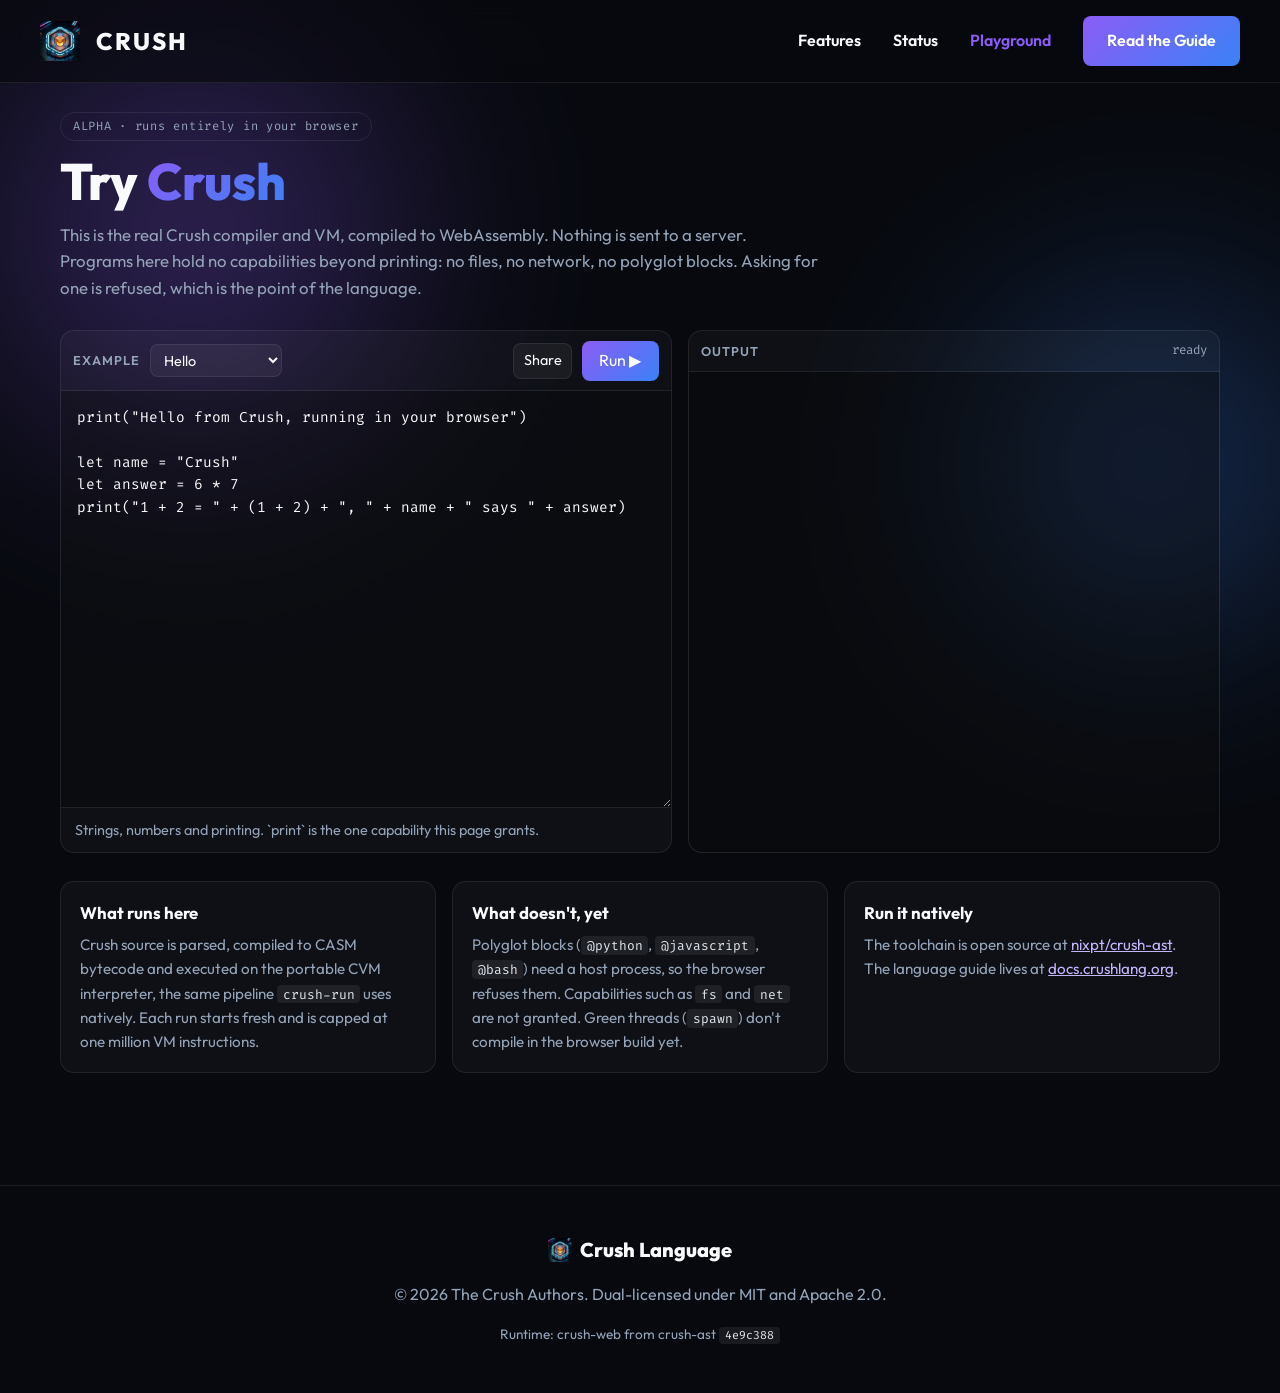
==== playground/index.html @ d7a898d3 "Add the Try Crush playground (crush-web in the browser) /playground/ runs Crush programs client-side" ====
<!DOCTYPE html>
<html lang="en">
<head>
    <meta charset="UTF-8">
    <meta name="viewport" content="width=device-width, initial-scale=1.0">
    <title>Try Crush — Playground</title>
    <meta name="description" content="Run Crush programs in your browser. The real Crush compiler and VM, compiled to WebAssembly.">
    <link rel="stylesheet" href="../styles.css">
    <link rel="stylesheet" href="playground.css">
    <link href="https://fonts.googleapis.com/css2?family=Outfit:wght@300;400;600;800&family=Fira+Code&display=swap" rel="stylesheet">
</head>
<body>
    <div class="blob blob-1"></div>
    <div class="blob blob-2"></div>

    <nav class="navbar">
        <div class="nav-container">
            <a href="../" class="brand">
                <img src="../assets/logo.png" alt="Crush Logo" class="nav-logo">
                <span class="brand-text">CRUSH</span>
            </a>
            <ul class="nav-links">
                <li><a href="../#features">Features</a></li>
                <li><a href="../#status">Status</a></li>
                <li><a href="./" aria-current="page">Playground</a></li>
                <li><a href="https://docs.crushlang.org/" class="btn-primary">Read the Guide</a></li>
            </ul>
        </div>
    </nav>

    <main class="pg">
        <header class="pg-head">
            <span class="badge">ALPHA · runs entirely in your browser</span>
            <h1>Try <span class="gradient-text">Crush</span></h1>
            <p>This is the real Crush compiler and VM, compiled to WebAssembly. Nothing is sent to a server. Programs here hold no capabilities beyond printing: no files, no network, no polyglot blocks. Asking for one is refused, which is the point of the language.</p>
        </header>

        <section class="pg-grid">
            <div class="pane editor-pane">
                <div class="pane-bar">
                    <label for="example" class="pane-title">Example</label>
                    <select id="example"></select>
                    <span class="spacer"></span>
                    <button id="share" class="tool" type="button" title="Copy a link to this program">Share</button>
                    <button id="run" class="btn-primary run" type="button" title="Run (Ctrl+Enter)">Run ▶</button>
                </div>
                <textarea id="src" spellcheck="false" autocapitalize="off" autocomplete="off" aria-label="Crush source code"></textarea>
                <p class="hint" id="blurb"></p>
            </div>
            <div class="pane output-pane">
                <div class="pane-bar">
                    <span class="pane-title">Output</span>
                    <span class="spacer"></span>
                    <span id="stats" class="stats" aria-live="polite">loading runtime…</span>
                </div>
                <pre id="out" aria-live="polite"></pre>
            </div>
        </section>

        <section class="pg-notes">
            <div class="note-card">
                <h3>What runs here</h3>
                <p>Crush source is parsed, compiled to CASM bytecode and executed on the portable CVM interpreter, the same pipeline <code>crush-run</code> uses natively. Each run starts fresh and is capped at one million VM instructions.</p>
            </div>
            <div class="note-card">
                <h3>What doesn't, yet</h3>
                <p>Polyglot blocks (<code>@python</code>, <code>@javascript</code>, <code>@bash</code>) need a host process, so the browser refuses them. Capabilities such as <code>fs</code> and <code>net</code> are not granted. Green threads (<code>spawn</code>) don't compile in the browser build yet.</p>
            </div>
            <div class="note-card">
                <h3>Run it natively</h3>
                <p>The toolchain is open source at <a href="https://github.com/nixpt/crush-ast">nixpt/crush-ast</a>. The language guide lives at <a href="https://docs.crushlang.org/">docs.crushlang.org</a>.</p>
            </div>
        </section>
    </main>

    <footer>
        <div class="footer-content">
            <div class="footer-brand">
                <img src="../assets/logo.png" alt="Logo" class="footer-logo">
                <span>Crush Language</span>
            </div>
            <p>&copy; 2026 The Crush Authors. Dual-licensed under MIT and Apache 2.0.</p>
            <p class="build" id="build">Runtime: crush-web from crush-ast <code>4e9c388</code></p>
        </div>
    </footer>

    <script type="module" src="playground.js"></script>
</body>
</html>
---- styles.css ----
:root {
    --bg-dark: #07090e;
    --bg-card: rgba(255, 255, 255, 0.03);
    --border-card: rgba(255, 255, 255, 0.08);
    --primary: #8b5cf6;
    --secondary: #3b82f6;
    --text-main: #f8fafc;
    --text-muted: #94a3b8;
    --gradient: linear-gradient(135deg, var(--primary), var(--secondary));
}

* {
    margin: 0;
    padding: 0;
    box-sizing: border-box;
}

body {
    font-family: 'Outfit', sans-serif;
    background-color: var(--bg-dark);
    color: var(--text-main);
    overflow-x: hidden;
    line-height: 1.6;
}

/* Background Blobs */
.blob {
    position: absolute;
    filter: blur(100px);
    z-index: -1;
    opacity: 0.4;
    border-radius: 50%;
    animation: float 20s ease-in-out infinite;
}
.blob-1 {
    top: -10%;
    left: -10%;
    width: 50vw;
    height: 50vw;
    background: radial-gradient(circle, var(--primary) 0%, transparent 70%);
}
.blob-2 {
    bottom: 20%;
    right: -10%;
    width: 40vw;
    height: 40vw;
    background: radial-gradient(circle, var(--secondary) 0%, transparent 70%);
    animation-delay: -10s;
}

@keyframes float {
    0%, 100% { transform: translate(0, 0) scale(1); }
    50% { transform: translate(5%, 10%) scale(1.05); }
}

/* Typography */
.gradient-text {
    background: var(--gradient);
    -webkit-background-clip: text;
    -webkit-text-fill-color: transparent;
}
.section-title {
    font-size: 3rem;
    text-align: center;
    margin-bottom: 3rem;
    font-weight: 800;
}

/* Navbar */
.navbar {
    position: fixed;
    top: 0;
    width: 100%;
    padding: 1rem 2rem;
    background: rgba(7, 9, 14, 0.6);
    backdrop-filter: blur(12px);
    border-bottom: 1px solid var(--border-card);
    z-index: 100;
}
.nav-container {
    max-width: 1200px;
    margin: 0 auto;
    display: flex;
    justify-content: space-between;
    align-items: center;
}
.brand {
    display: flex;
    align-items: center;
    gap: 1rem;
    text-decoration: none;
    color: var(--text-main);
}
.nav-logo {
    width: 40px;
    height: 40px;
}
.brand-text {
    font-size: 1.5rem;
    font-weight: 800;
    letter-spacing: 2px;
}
.nav-links {
    list-style: none;
    display: flex;
    gap: 2rem;
    align-items: center;
}
.nav-links a {
    color: var(--text-main);
    text-decoration: none;
    font-weight: 600;
    transition: color 0.3s;
}
.nav-links a:hover {
    color: var(--primary);
}

/* Buttons */
.btn-primary {
    background: var(--gradient);
    color: white !important;
    padding: 0.75rem 1.5rem;
    border-radius: 8px;
    text-decoration: none;
    font-weight: 600;
    transition: transform 0.3s, box-shadow 0.3s;
    display: inline-block;
    border: none;
    cursor: pointer;
}
.btn-primary:hover {
    transform: translateY(-2px);
    box-shadow: 0 10px 20px rgba(139, 92, 246, 0.3);
}
.btn-secondary {
    background: var(--bg-card);
    color: var(--text-main) !important;
    padding: 0.75rem 1.5rem;
    border-radius: 8px;
    text-decoration: none;
    font-weight: 600;
    border: 1px solid var(--border-card);
    transition: all 0.3s;
    display: inline-block;
}
.btn-secondary:hover {
    background: rgba(255, 255, 255, 0.1);
    transform: translateY(-2px);
}

/* Hero Section */
.hero {
    min-height: 100vh;
    display: flex;
    flex-direction: column;
    justify-content: center;
    align-items: center;
    text-align: center;
    padding: 8rem 2rem 4rem;
    max-width: 1200px;
    margin: 0 auto;
}
.hero-title {
    font-size: 4.5rem;
    line-height: 1.1;
    margin-bottom: 1.5rem;
    font-weight: 800;
}
.hero-subtitle {
    font-size: 1.25rem;
    color: var(--text-muted);
    max-width: 600px;
    margin: 0 auto 3rem;
}
.hero-actions {
    display: flex;
    gap: 1rem;
    justify-content: center;
    margin-bottom: 4rem;
}
.hero-image {
    max-width: 100%;
    border-radius: 16px;
    border: 1px solid var(--border-card);
    box-shadow: 0 20px 40px rgba(0,0,0,0.5);
}

/* Terminal */
.terminal-section {
    padding: 4rem 2rem;
    max-width: 800px;
    margin: 0 auto;
}
.terminal-window {
    background: #0f111a;
    border-radius: 12px;
    border: 1px solid #2a2e3d;
    box-shadow: 0 25px 50px rgba(0,0,0,0.5);
    overflow: hidden;
}
.terminal-header {
    background: #1a1d27;
    padding: 0.75rem 1rem;
    display: flex;
    align-items: center;
    gap: 8px;
    border-bottom: 1px solid #2a2e3d;
}
.dot {
    width: 12px;
    height: 12px;
    border-radius: 50%;
}
.dot.red { background: #ff5f56; }
.dot.yellow { background: #ffbd2e; }
.dot.green { background: #27c93f; }
.terminal-title {
    margin-left: auto;
    margin-right: auto;
    color: #6b7280;
    font-size: 0.875rem;
    font-family: 'Fira Code', monospace;
}
.terminal-body {
    padding: 2rem;
    font-family: 'Fira Code', monospace;
    color: #a6accd;
    font-size: 1.1rem;
    text-align: left;
    min-height: 250px;
}
.cursor {
    animation: blink 1s step-end infinite;
}
@keyframes blink {
    50% { opacity: 0; }
}

/* Features & Ecosystem Grids */
.features-section, .ecosystem-section {
    padding: 6rem 2rem;
    max-width: 1200px;
    margin: 0 auto;
}
.grid-container {
    display: grid;
    grid-template-columns: repeat(auto-fit, minmax(300px, 1fr));
    gap: 2rem;
}
.feature-card, .eco-card {
    background: var(--bg-card);
    border: 1px solid var(--border-card);
    border-radius: 16px;
    padding: 2.5rem;
    backdrop-filter: blur(12px);
    transition: transform 0.3s, border-color 0.3s, box-shadow 0.3s;
    text-decoration: none;
    color: inherit;
    display: flex;
    flex-direction: column;
}
.feature-card:hover, .eco-card:hover {
    transform: translateY(-10px);
    border-color: rgba(139, 92, 246, 0.4);
    box-shadow: 0 20px 40px rgba(0,0,0,0.3);
}
.card-icon, .eco-icon {
    font-size: 3rem;
    margin-bottom: 1.5rem;
}
.eco-icon {
    width: 48px;
    height: 48px;
}
h3 {
    font-size: 1.5rem;
    margin-bottom: 1rem;
    color: var(--text-main);
}
p {
    color: var(--text-muted);
}
code {
    background: rgba(255,255,255,0.1);
    padding: 0.2rem 0.4rem;
    border-radius: 4px;
    font-family: 'Fira Code', monospace;
    font-size: 0.9em;
    color: #e2e8f0;
}

/* Footer */
footer {
    border-top: 1px solid var(--border-card);
    padding: 3rem 2rem;
    text-align: center;
    margin-top: 4rem;
}
.footer-content {
    max-width: 1200px;
    margin: 0 auto;
    display: flex;
    flex-direction: column;
    align-items: center;
    gap: 1rem;
}
.footer-brand {
    display: flex;
    align-items: center;
    gap: 0.5rem;
    font-weight: 800;
    font-size: 1.25rem;
}
.footer-logo {
    width: 24px;
    height: 24px;
}

/* Animations */
.reveal {
    opacity: 0;
    transform: translateY(30px);
    transition: all 0.8s cubic-bezier(0.5, 0, 0, 1);
}
.reveal.active {
    opacity: 1;
    transform: translateY(0);
}
.delay-1 { transition-delay: 0.2s; }
.delay-2 { transition-delay: 0.4s; }

@media (max-width: 768px) {
    .hero-title { font-size: 3rem; }
    .nav-links { display: none; }
}

/* ── Alpha badge + section subtitle (added for the honest-status rework) ── */
.alpha-badge {
    display: inline-block;
    margin-bottom: 1.5rem;
    padding: 0.4rem 1rem;
    font-family: 'Fira Code', monospace;
    font-size: 0.8rem;
    letter-spacing: 0.02em;
    color: #ffbd2e;
    border: 1px solid rgba(255, 189, 46, 0.4);
    border-radius: 999px;
    background: rgba(255, 189, 46, 0.08);
}

.section-subtitle {
    text-align: center;
    max-width: 40rem;
    margin: -2rem auto 3rem;
    opacity: 0.7;
    font-size: 1.1rem;
}

/* The background blobs are absolutely positioned past the right edge, and body's
   overflow-x: hidden alone didn't stop the page scrolling sideways (51px on phones). */
html { overflow-x: hidden; }
---- playground/playground.css ----
/* Playground layout on top of the site's styles.css tokens. */
.pg {
    max-width: 1200px;
    margin: 0 auto;
    padding: 7rem 1.25rem 3rem;
    display: grid;
    gap: 1.75rem;
}
.pg-head { display: grid; gap: 0.75rem; max-width: 760px; }
.pg-head h1 { font-size: clamp(2.2rem, 5vw, 3.2rem); font-weight: 800; line-height: 1.1; }
.pg-head p { color: var(--text-muted); font-size: 1.05rem; }
.badge {
    justify-self: start;
    font-family: 'Fira Code', monospace;
    font-size: 0.75rem;
    letter-spacing: 0.06em;
    color: var(--text-muted);
    border: 1px solid var(--border-card);
    border-radius: 999px;
    padding: 0.25rem 0.75rem;
}

.pg-grid {
    display: grid;
    grid-template-columns: minmax(0, 1.15fr) minmax(0, 1fr);
    gap: 1rem;
}
@media (max-width: 860px) { .pg-grid { grid-template-columns: minmax(0, 1fr); } }

.pane {
    background: var(--bg-card);
    border: 1px solid var(--border-card);
    border-radius: 14px;
    display: flex;
    flex-direction: column;
    min-width: 0;
    overflow: hidden;
}
.pane-bar {
    display: flex;
    flex-wrap: wrap;
    align-items: center;
    gap: 0.6rem;
    padding: 0.6rem 0.75rem;
    border-bottom: 1px solid var(--border-card);
}
.pane-title {
    font-size: 0.8rem;
    font-weight: 600;
    letter-spacing: 0.08em;
    text-transform: uppercase;
    color: var(--text-muted);
}
.spacer { flex: 1; }

select, .tool {
    font: inherit;
    font-size: 0.9rem;
    color: var(--text-main);
    background: rgba(255, 255, 255, 0.05);
    border: 1px solid var(--border-card);
    border-radius: 8px;
    padding: 0.35rem 0.6rem;
}
select option { background: #11141c; color: var(--text-main); }
.tool { cursor: pointer; }
.tool:hover { background: rgba(255, 255, 255, 0.1); }
.run {
    border: 0;
    cursor: pointer;
    font: inherit;
    padding: 0.45rem 1.1rem;
}
.run:disabled { opacity: 0.55; cursor: progress; transform: none; box-shadow: none; }

#src, #out {
    font-family: 'Fira Code', ui-monospace, Menlo, monospace;
    font-size: 0.9rem;
    line-height: 1.55;
    tab-size: 4;
}
#src {
    flex: 1;
    min-height: 26rem;
    resize: vertical;
    border: 0;
    outline: none;
    padding: 1rem;
    color: var(--text-main);
    background: rgba(0, 0, 0, 0.25);
    white-space: pre;
    overflow: auto;
}
#out {
    flex: 1;
    min-height: 26rem;
    margin: 0;
    padding: 1rem;
    white-space: pre-wrap;
    overflow-wrap: anywhere;
    overflow: auto;
    color: #d6f5e3;
    background: rgba(0, 0, 0, 0.35);
}
#out.err { color: #ffb4ab; }
.stats {
    font-family: 'Fira Code', monospace;
    font-size: 0.78rem;
    color: var(--text-muted);
    font-variant-numeric: tabular-nums;
}
.hint {
    margin: 0;
    padding: 0.65rem 0.9rem;
    font-size: 0.9rem;
    color: var(--text-muted);
    border-top: 1px solid var(--border-card);
}

.pg-notes {
    display: grid;
    grid-template-columns: repeat(auto-fit, minmax(240px, 1fr));
    gap: 1rem;
}
.note-card {
    background: var(--bg-card);
    border: 1px solid var(--border-card);
    border-radius: 14px;
    padding: 1.1rem 1.2rem;
}
.note-card h3 { font-size: 1.05rem; margin-bottom: 0.4rem; }
.note-card p { color: var(--text-muted); font-size: 0.95rem; }
.note-card a { color: #c4b5fd; }
.pg code, footer code {
    font-family: 'Fira Code', monospace;
    font-size: 0.85em;
    background: rgba(255, 255, 255, 0.07);
    padding: 0.05rem 0.35rem;
    border-radius: 4px;
}
.nav-links a[aria-current="page"] { color: var(--primary); }
footer .build { color: var(--text-muted); font-size: 0.85rem; }
:focus-visible { outline: 2px solid var(--primary); outline-offset: 2px; }
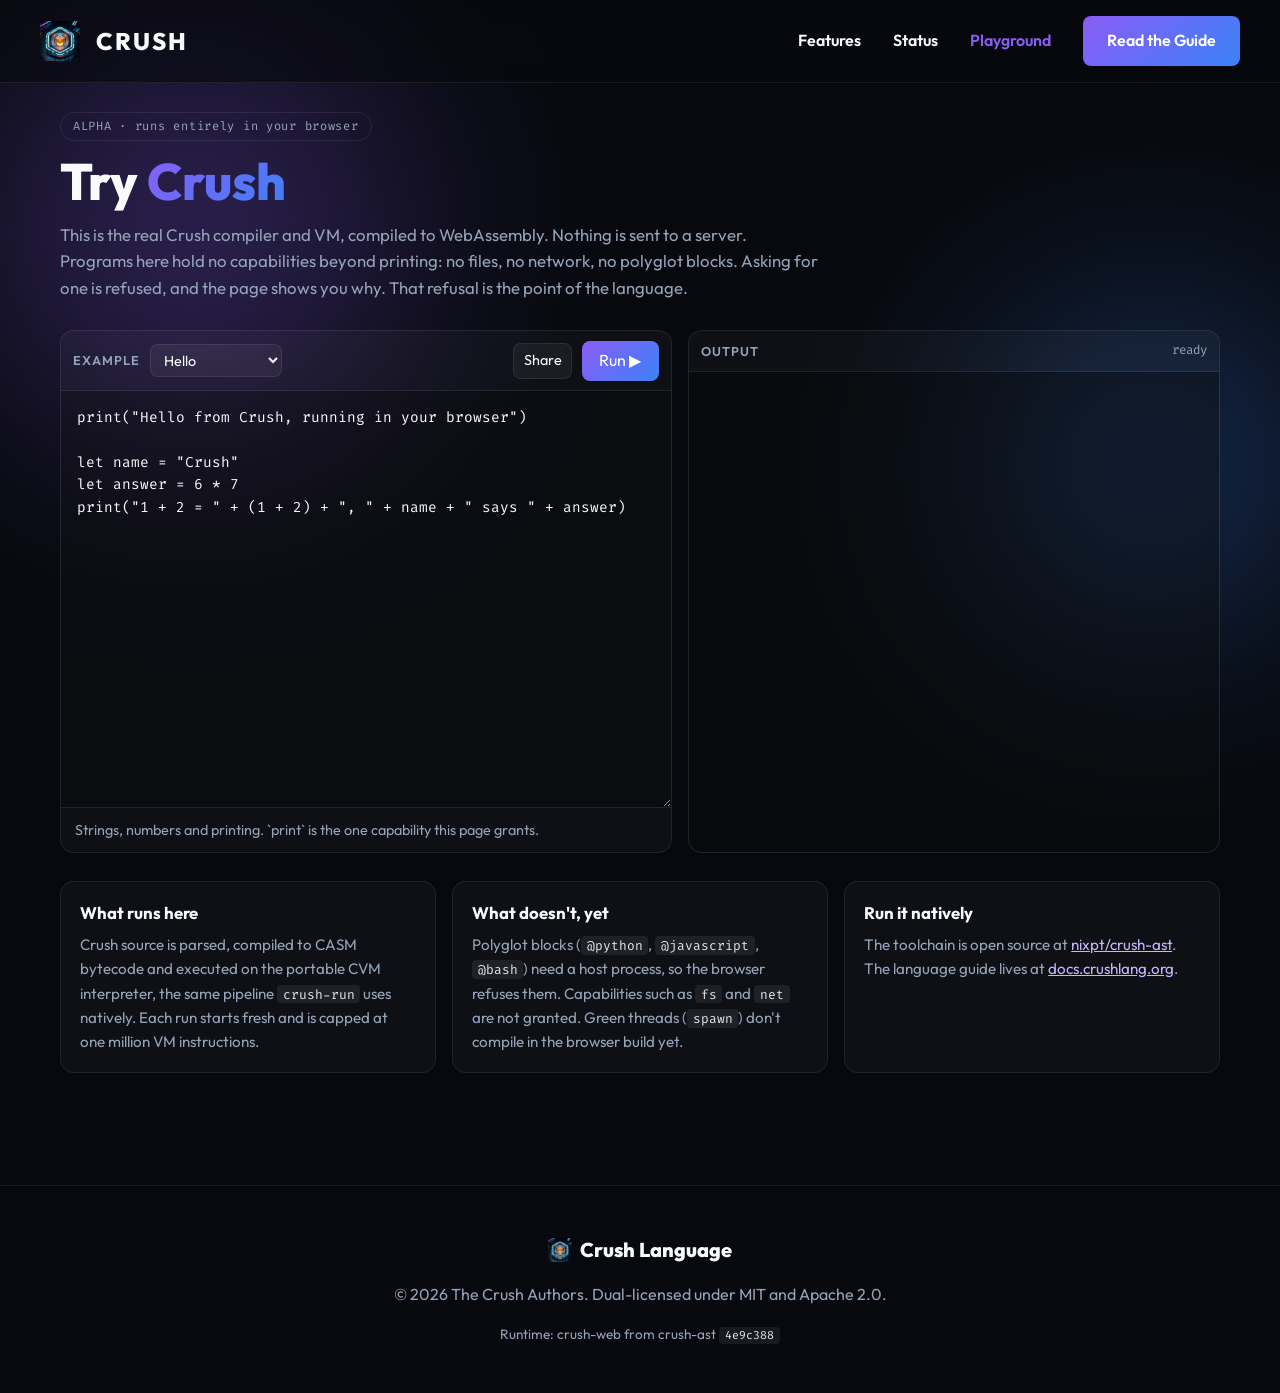
==== commit 737ff981: "Playground: show capability refusals as outcomes, not crashes A refused polyglot block, an ungranted" ====
--- a/playground/index.html
+++ b/playground/index.html
@@ -32,7 +32,7 @@
         <header class="pg-head">
             <span class="badge">ALPHA · runs entirely in your browser</span>
             <h1>Try <span class="gradient-text">Crush</span></h1>
-            <p>This is the real Crush compiler and VM, compiled to WebAssembly. Nothing is sent to a server. Programs here hold no capabilities beyond printing: no files, no network, no polyglot blocks. Asking for one is refused, which is the point of the language.</p>
+            <p>This is the real Crush compiler and VM, compiled to WebAssembly. Nothing is sent to a server. Programs here hold no capabilities beyond printing: no files, no network, no polyglot blocks. Asking for one is refused, and the page shows you why. That refusal is the point of the language.</p>
         </header>
 
         <section class="pg-grid">
@@ -52,6 +52,10 @@
                     <span class="pane-title">Output</span>
                     <span class="spacer"></span>
                     <span id="stats" class="stats" aria-live="polite">loading runtime…</span>
+                </div>
+                <div id="verdict" class="verdict" hidden>
+                    <strong id="verdict-title"></strong>
+                    <p id="verdict-body"></p>
                 </div>
                 <pre id="out" aria-live="polite"></pre>
             </div>
--- a/playground/playground.css
+++ b/playground/playground.css
@@ -141,3 +141,19 @@
 .nav-links a[aria-current="page"] { color: var(--primary); }
 footer .build { color: var(--text-muted); font-size: 0.85rem; }
 :focus-visible { outline: 2px solid var(--primary); outline-offset: 2px; }
+
+.verdict {
+    margin: 0.75rem 0.75rem 0;
+    padding: 0.75rem 0.9rem;
+    border-radius: 10px;
+    border: 1px solid;
+    display: grid;
+    gap: 0.3rem;
+}
+.verdict p { margin: 0; font-size: 0.92rem; color: var(--text-muted); }
+.verdict.refused { border-color: rgba(250, 204, 21, 0.45); background: rgba(250, 204, 21, 0.07); }
+.verdict.refused strong { color: #fde68a; }
+.verdict.stopped { border-color: rgba(96, 165, 250, 0.45); background: rgba(96, 165, 250, 0.07); }
+.verdict.stopped strong { color: #bfdbfe; }
+#out.raw { color: var(--text-muted); font-size: 0.82rem; }
+.verdict[hidden] { display: none; }
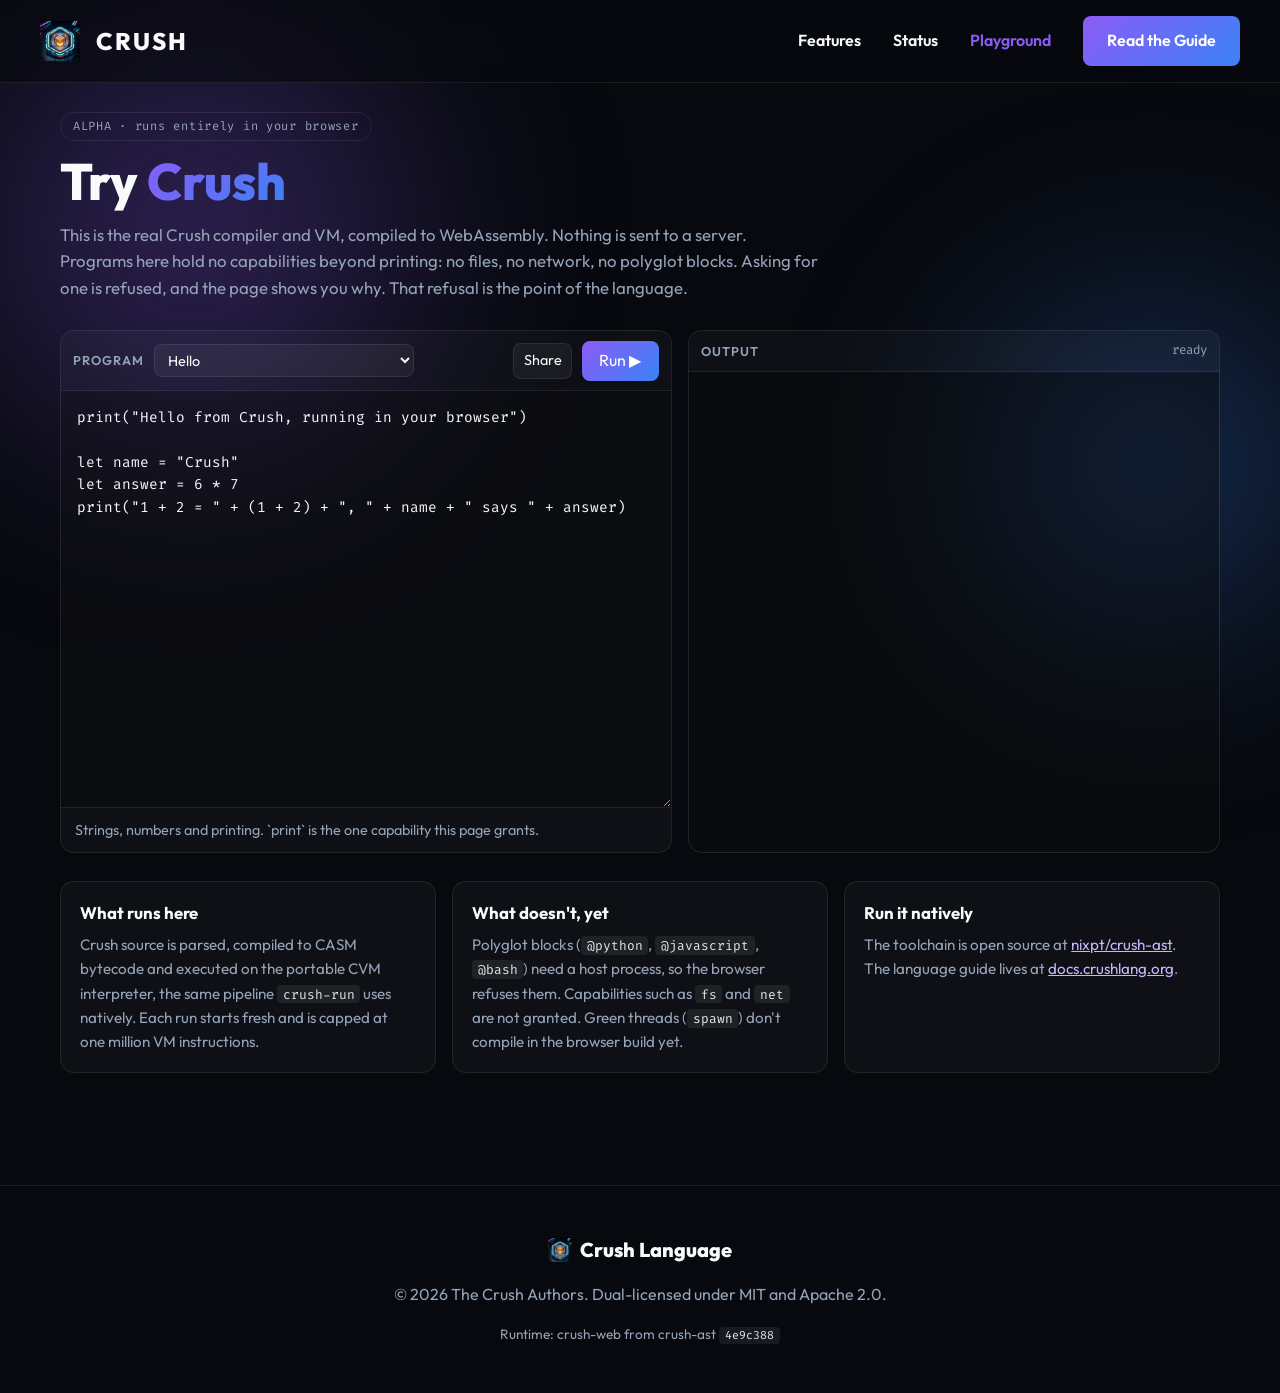
==== commit 4fce5760: "Playground: play the awesome-crush games; homepage games section Nine programs from awesome-crush (e" ====
--- a/playground/index.html
+++ b/playground/index.html
@@ -38,7 +38,7 @@
         <section class="pg-grid">
             <div class="pane editor-pane">
                 <div class="pane-bar">
-                    <label for="example" class="pane-title">Example</label>
+                    <label for="example" class="pane-title">Program</label>
                     <select id="example"></select>
                     <span class="spacer"></span>
                     <button id="share" class="tool" type="button" title="Copy a link to this program">Share</button>
@@ -56,6 +56,19 @@
                 <div id="verdict" class="verdict" hidden>
                     <strong id="verdict-title"></strong>
                     <p id="verdict-body"></p>
+                </div>
+                <div id="player" class="player" hidden>
+                    <button id="play" class="tool" type="button">Pause</button>
+                    <button id="restart" class="tool" type="button">Restart</button>
+                    <label for="speed" class="pane-title">Speed</label>
+                    <select id="speed">
+                        <option value="400">Slow</option>
+                        <option value="160" selected>Normal</option>
+                        <option value="60">Fast</option>
+                    </select>
+                    <span id="frame-no" class="stats"></span>
+                    <span class="spacer"></span>
+                    <button id="full" class="tool" type="button">Full output</button>
                 </div>
                 <pre id="out" aria-live="polite"></pre>
             </div>
--- a/styles.css
+++ b/styles.css
@@ -357,6 +357,9 @@
     font-size: 1.1rem;
 }
 
-/* The background blobs are absolutely positioned past the right edge, and body's
-   overflow-x: hidden alone didn't stop the page scrolling sideways (51px on phones). */
+/* The background blobs float past the right edge. As absolutely positioned
+   elements they widened the page (51px sideways scroll on phones, even with
+   overflow-x: hidden on html and body). Fixed elements sit against the
+   viewport and never add to the page's scrollable width. */
+.blob { position: fixed; }
 html { overflow-x: hidden; }
--- a/playground/playground.css
+++ b/playground/playground.css
@@ -157,3 +157,14 @@
 .verdict.stopped strong { color: #bfdbfe; }
 #out.raw { color: var(--text-muted); font-size: 0.82rem; }
 .verdict[hidden] { display: none; }
+
+.player {
+    display: flex;
+    flex-wrap: wrap;
+    align-items: center;
+    gap: 0.5rem;
+    padding: 0.5rem 0.75rem;
+    border-bottom: 1px solid var(--border-card);
+}
+.player[hidden] { display: none; }
+.hint a { color: #c4b5fd; }
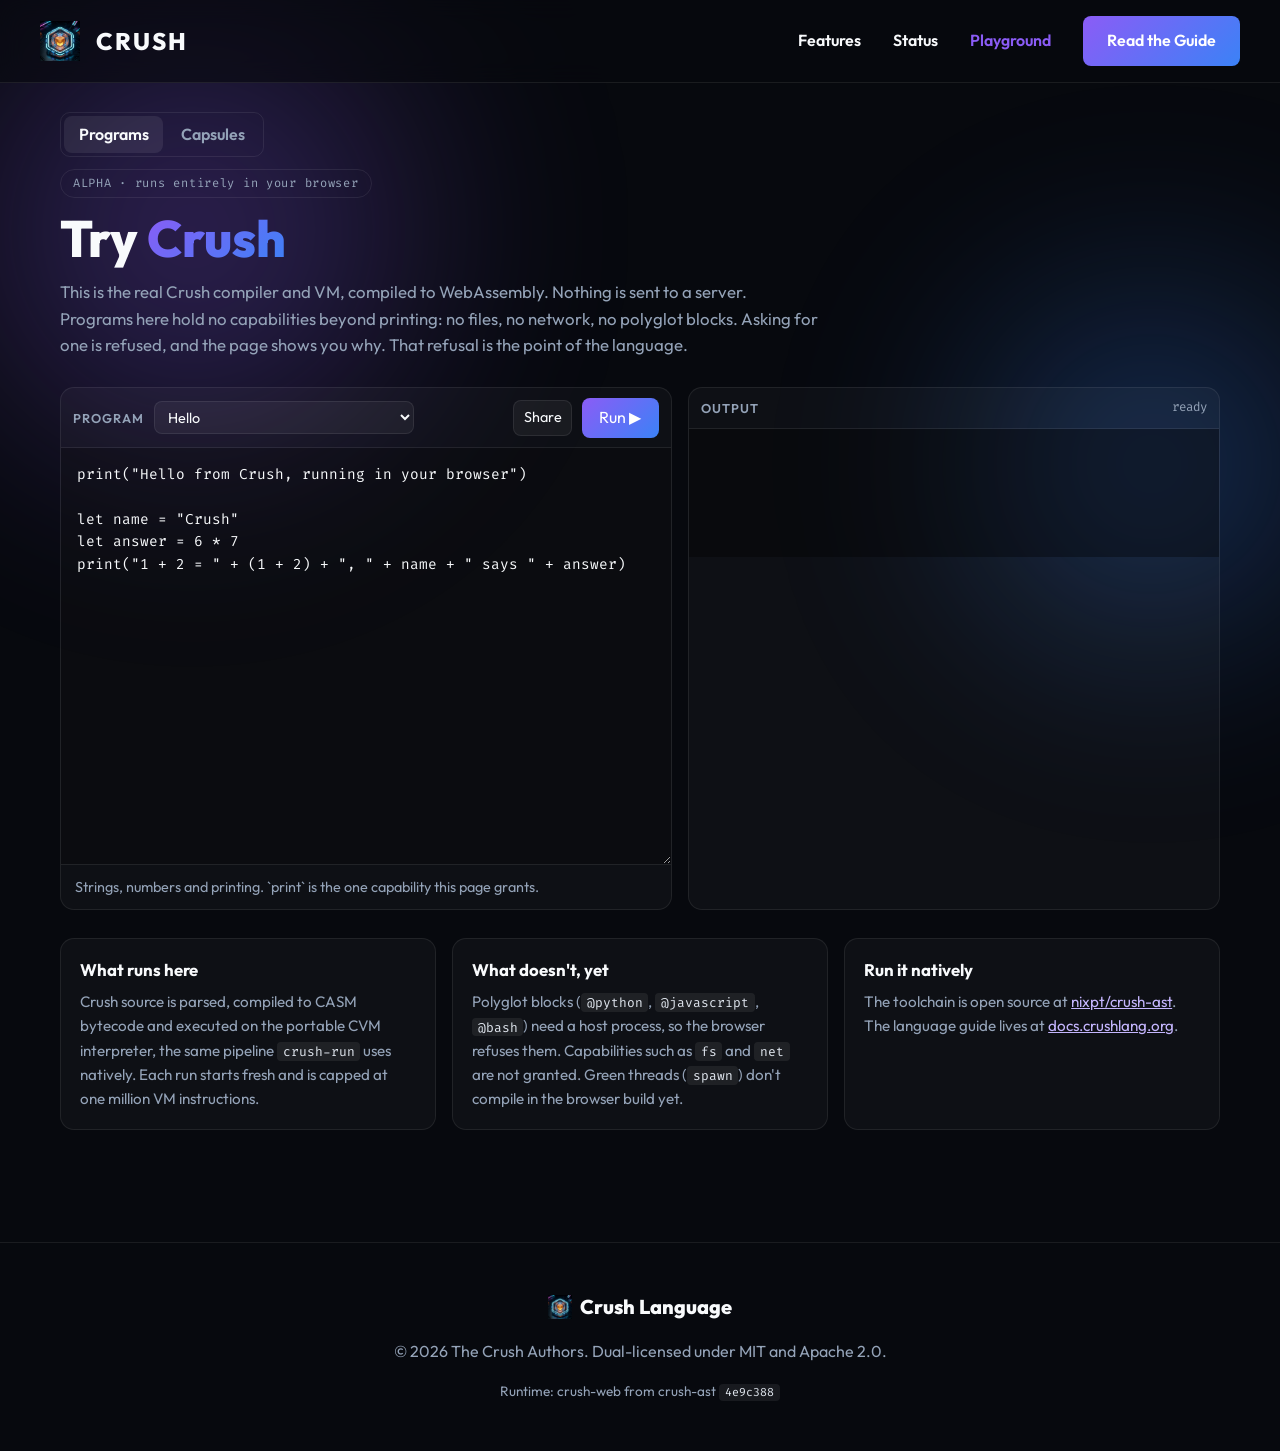
==== commit e7634559: "Playground: Capsules mode (exo-light in the browser, real grants) /playground/capsules.html runs exo" ====
--- a/playground/index.html
+++ b/playground/index.html
@@ -30,6 +30,10 @@
 
     <main class="pg">
         <header class="pg-head">
+            <nav class="mode-tabs" aria-label="Playground mode">
+                <a href="./" aria-current="page">Programs</a>
+                <a href="capsules.html">Capsules</a>
+            </nav>
             <span class="badge">ALPHA · runs entirely in your browser</span>
             <h1>Try <span class="gradient-text">Crush</span></h1>
             <p>This is the real Crush compiler and VM, compiled to WebAssembly. Nothing is sent to a server. Programs here hold no capabilities beyond printing: no files, no network, no polyglot blocks. Asking for one is refused, and the page shows you why. That refusal is the point of the language.</p>
--- a/playground/playground.css
+++ b/playground/playground.css
@@ -168,3 +168,36 @@
 }
 .player[hidden] { display: none; }
 .hint a { color: #c4b5fd; }
+
+/* ── Programs / Capsules tabs ─────────────────────────────────────────── */
+.mode-tabs { display: flex; gap: 0.25rem; justify-self: start; border: 1px solid var(--border-card); border-radius: 10px; padding: 0.2rem; }
+.mode-tabs a { color: var(--text-muted); text-decoration: none; font-weight: 600; padding: 0.35rem 0.9rem; border-radius: 8px; }
+.mode-tabs a[aria-current="page"] { color: var(--text-main); background: rgba(255, 255, 255, 0.08); }
+.mode-tabs a:hover { color: var(--text-main); }
+
+/* ── Capsules ─────────────────────────────────────────────────────────── */
+.cap-body { padding: 0.9rem 1rem 1rem; display: grid; gap: 0.75rem; min-width: 0; }
+.cap-h { font-size: 0.8rem; font-weight: 600; letter-spacing: 0.08em; text-transform: uppercase; color: var(--text-muted); margin: 0.25rem 0 0; }
+.cap-h .muted { text-transform: none; letter-spacing: 0; font-weight: 400; }
+.hint.plain { border: 0; padding: 0; }
+.grants { display: grid; gap: 0.5rem; }
+.grant { display: flex; gap: 0.6rem; align-items: flex-start; padding: 0.55rem 0.7rem; border: 1px solid var(--border-card); border-radius: 10px; background: rgba(0, 0, 0, 0.2); cursor: pointer; }
+.grant input { margin-top: 0.3rem; accent-color: var(--primary); }
+.grant span { display: grid; gap: 0.15rem; min-width: 0; }
+.grant code { font-family: 'Fira Code', monospace; font-size: 0.8rem; color: var(--text-muted); overflow-wrap: anywhere; }
+.extra { display: grid; gap: 0.35rem; font-size: 0.9rem; color: var(--text-muted); }
+.extra input { font: 0.9rem 'Fira Code', monospace; color: var(--text-main); background: rgba(0, 0, 0, 0.25); border: 1px solid var(--border-card); border-radius: 8px; padding: 0.45rem 0.6rem; width: 100%; }
+.presets { display: flex; flex-wrap: wrap; gap: 0.5rem; align-items: center; }
+.files { display: grid; gap: 0.6rem; }
+.file { display: grid; gap: 0.3rem; min-width: 0; }
+.file label, .file-path { font-family: 'Fira Code', monospace; font-size: 0.8rem; color: var(--text-muted); }
+.file textarea { font: 0.85rem/1.5 'Fira Code', monospace; color: var(--text-main); background: rgba(0, 0, 0, 0.25); border: 1px solid var(--border-card); border-radius: 8px; padding: 0.5rem 0.6rem; resize: vertical; width: 100%; }
+.source summary { cursor: pointer; color: var(--text-muted); font-size: 0.9rem; }
+.source pre { margin: 0.5rem 0 0; max-height: 18rem; overflow: auto; font: 0.8rem/1.5 'Fira Code', monospace; color: var(--text-muted); background: rgba(0, 0, 0, 0.3); border-radius: 8px; padding: 0.75rem; }
+.output-pane #out { min-height: 8rem; flex: 0 0 auto; }
+.after { padding: 0.75rem 1rem 1rem; display: grid; gap: 0.5rem; border-top: 1px solid var(--border-card); }
+.after-file pre { margin: 0; font: 0.85rem/1.5 'Fira Code', monospace; white-space: pre-wrap; overflow-wrap: anywhere; color: var(--text-muted); background: rgba(0, 0, 0, 0.25); border-radius: 8px; padding: 0.5rem 0.6rem; }
+.after-file.changed pre { color: #d6f5e3; border: 1px solid rgba(74, 222, 128, 0.35); }
+.verdict.allowed { border-color: rgba(74, 222, 128, 0.45); background: rgba(74, 222, 128, 0.07); }
+.verdict.allowed strong { color: #bbf7d0; }
+.after[hidden] { display: none; }
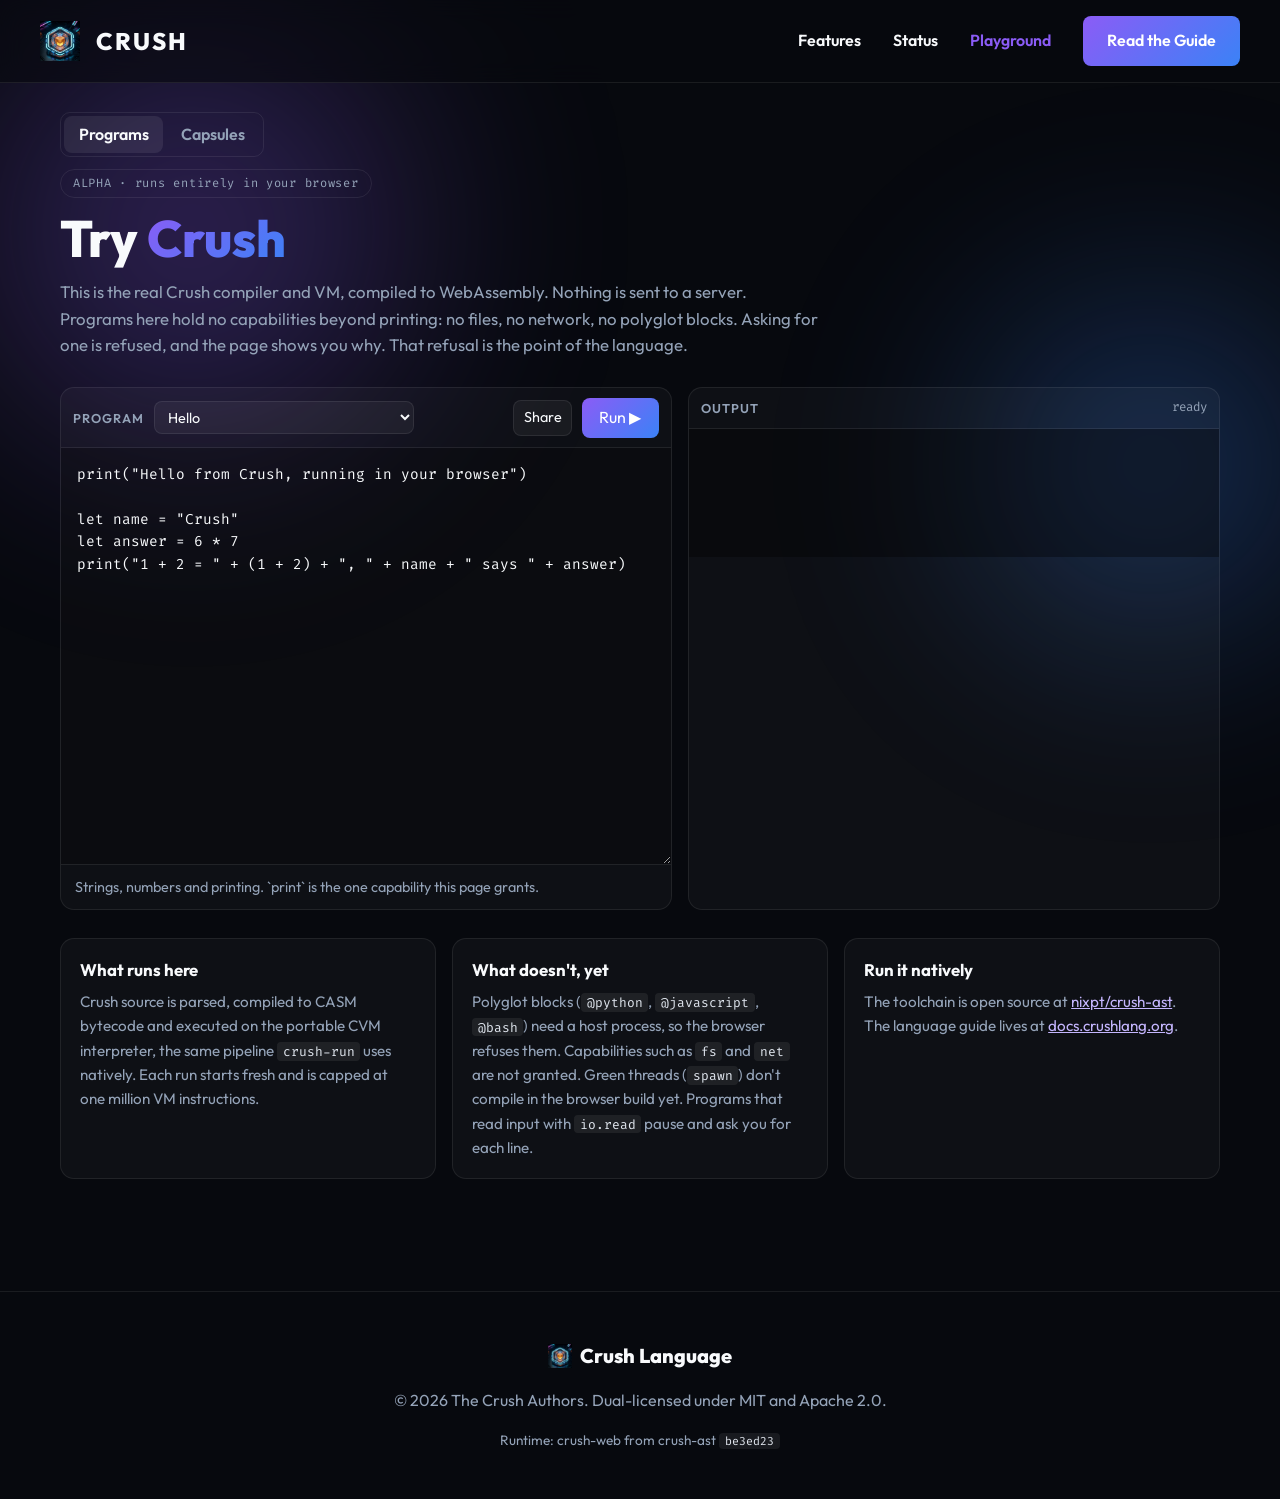
==== commit c59d2ecb: "Playground: programs that read input are interactive — play blackjack crush-web is rebuilt from crus" ====
--- a/playground/index.html
+++ b/playground/index.html
@@ -75,6 +75,12 @@
                     <button id="full" class="tool" type="button">Full output</button>
                 </div>
                 <pre id="out" aria-live="polite"></pre>
+                <div id="input-row" class="input-row" hidden>
+                    <label for="stdin-line" class="pane-title">Input</label>
+                    <input id="stdin-line" type="text" spellcheck="false" autocomplete="off" placeholder="type a line, press Enter">
+                    <button id="send" class="tool" type="button">Send</button>
+                    <button id="eof" class="tool" type="button" title="Send end of input (io.read returns an empty string)">End input</button>
+                </div>
             </div>
         </section>
 
@@ -85,7 +91,7 @@
             </div>
             <div class="note-card">
                 <h3>What doesn't, yet</h3>
-                <p>Polyglot blocks (<code>@python</code>, <code>@javascript</code>, <code>@bash</code>) need a host process, so the browser refuses them. Capabilities such as <code>fs</code> and <code>net</code> are not granted. Green threads (<code>spawn</code>) don't compile in the browser build yet.</p>
+                <p>Polyglot blocks (<code>@python</code>, <code>@javascript</code>, <code>@bash</code>) need a host process, so the browser refuses them. Capabilities such as <code>fs</code> and <code>net</code> are not granted. Green threads (<code>spawn</code>) don't compile in the browser build yet. Programs that read input with <code>io.read</code> pause and ask you for each line.</p>
             </div>
             <div class="note-card">
                 <h3>Run it natively</h3>
@@ -101,7 +107,7 @@
                 <span>Crush Language</span>
             </div>
             <p>&copy; 2026 The Crush Authors. Dual-licensed under MIT and Apache 2.0.</p>
-            <p class="build" id="build">Runtime: crush-web from crush-ast <code>4e9c388</code></p>
+            <p class="build" id="build">Runtime: crush-web from crush-ast <code>be3ed23</code></p>
         </div>
     </footer>
 
--- a/playground/playground.css
+++ b/playground/playground.css
@@ -201,3 +201,7 @@
 .verdict.allowed { border-color: rgba(74, 222, 128, 0.45); background: rgba(74, 222, 128, 0.07); }
 .verdict.allowed strong { color: #bbf7d0; }
 .after[hidden] { display: none; }
+
+.input-row { display: flex; flex-wrap: wrap; align-items: center; gap: 0.5rem; padding: 0.6rem 0.75rem; border-top: 1px solid var(--border-card); }
+.input-row[hidden] { display: none; }
+.input-row input { flex: 1; min-width: 8rem; font: 0.9rem 'Fira Code', monospace; color: var(--text-main); background: rgba(0, 0, 0, 0.3); border: 1px solid var(--border-card); border-radius: 8px; padding: 0.45rem 0.6rem; }
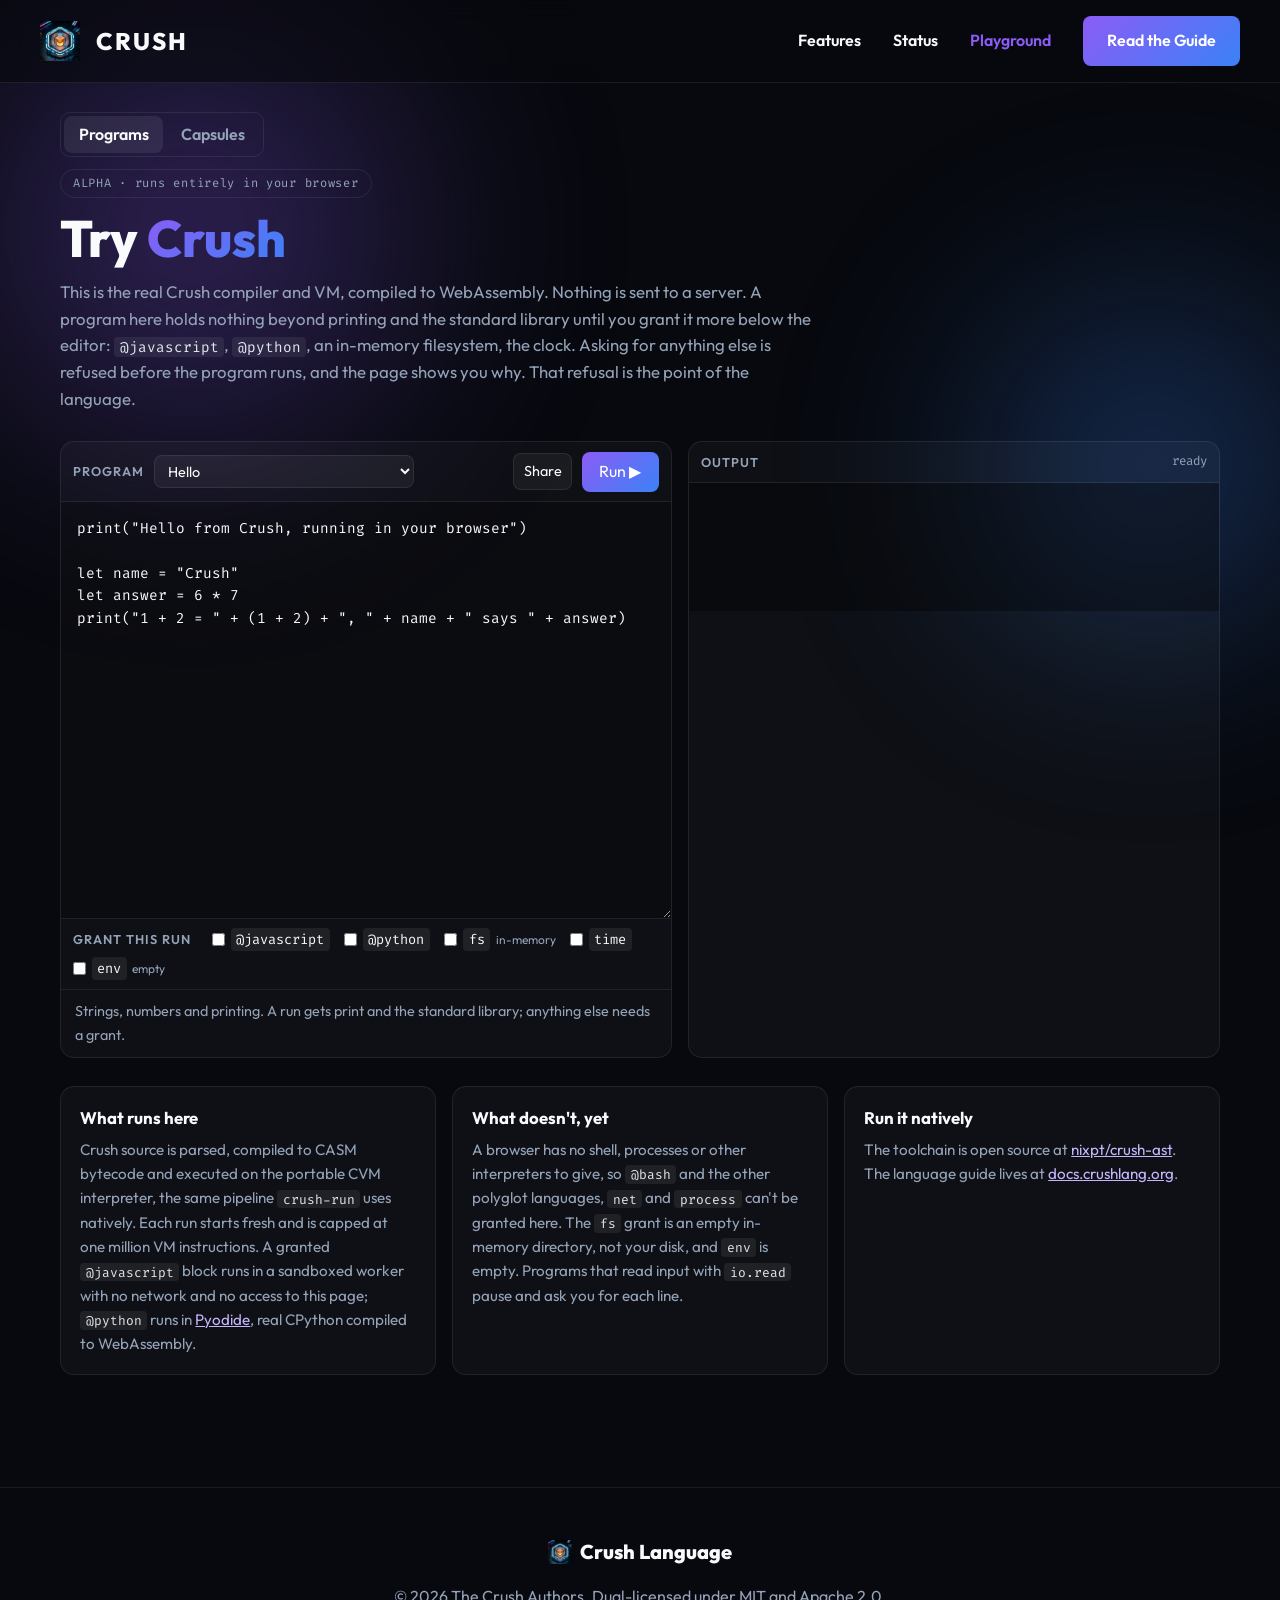
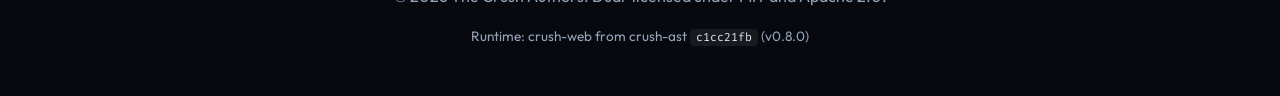
==== commit e115d1d6: "playground: crush-ast 0.8.0 runtime, grants, sandboxed @javascript / @python The playground ran crus" ====
--- a/playground/index.html
+++ b/playground/index.html
@@ -36,7 +36,7 @@
             </nav>
             <span class="badge">ALPHA · runs entirely in your browser</span>
             <h1>Try <span class="gradient-text">Crush</span></h1>
-            <p>This is the real Crush compiler and VM, compiled to WebAssembly. Nothing is sent to a server. Programs here hold no capabilities beyond printing: no files, no network, no polyglot blocks. Asking for one is refused, and the page shows you why. That refusal is the point of the language.</p>
+            <p>This is the real Crush compiler and VM, compiled to WebAssembly. Nothing is sent to a server. A program here holds nothing beyond printing and the standard library until you grant it more below the editor: <code>@javascript</code>, <code>@python</code>, an in-memory filesystem, the clock. Asking for anything else is refused before the program runs, and the page shows you why. That refusal is the point of the language.</p>
         </header>
 
         <section class="pg-grid">
@@ -49,6 +49,14 @@
                     <button id="run" class="btn-primary run" type="button" title="Run (Ctrl+Enter)">Run ▶</button>
                 </div>
                 <textarea id="src" spellcheck="false" autocapitalize="off" autocomplete="off" aria-label="Crush source code"></textarea>
+                <fieldset id="run-grants" class="run-grants">
+                    <legend class="pane-title">Grant this run</legend>
+                    <label title="Run @javascript blocks, sandboxed: no network, no access to this page"><input type="checkbox" value="polyglot.javascript"> <code>@javascript</code></label>
+                    <label title="Run @python blocks in Pyodide (CPython for WebAssembly), downloaded on first use"><input type="checkbox" value="polyglot.python"> <code>@python</code></label>
+                    <label title="An empty in-memory directory of this run's own"><input type="checkbox" value="fs"> <code>fs</code> <small>in-memory</small></label>
+                    <label title="The clock (time.*)"><input type="checkbox" value="time"> <code>time</code></label>
+                    <label title="The environment, which is empty in a browser"><input type="checkbox" value="env"> <code>env</code> <small>empty</small></label>
+                </fieldset>
                 <p class="hint" id="blurb"></p>
             </div>
             <div class="pane output-pane">
@@ -60,6 +68,7 @@
                 <div id="verdict" class="verdict" hidden>
                     <strong id="verdict-title"></strong>
                     <p id="verdict-body"></p>
+                    <button id="verdict-grant" class="tool grant-run" type="button" hidden></button>
                 </div>
                 <div id="player" class="player" hidden>
                     <button id="play" class="tool" type="button">Pause</button>
@@ -87,11 +96,11 @@
         <section class="pg-notes">
             <div class="note-card">
                 <h3>What runs here</h3>
-                <p>Crush source is parsed, compiled to CASM bytecode and executed on the portable CVM interpreter, the same pipeline <code>crush-run</code> uses natively. Each run starts fresh and is capped at one million VM instructions.</p>
+                <p>Crush source is parsed, compiled to CASM bytecode and executed on the portable CVM interpreter, the same pipeline <code>crush-run</code> uses natively. Each run starts fresh and is capped at one million VM instructions. A granted <code>@javascript</code> block runs in a sandboxed worker with no network and no access to this page; <code>@python</code> runs in <a href="https://pyodide.org/">Pyodide</a>, real CPython compiled to WebAssembly.</p>
             </div>
             <div class="note-card">
                 <h3>What doesn't, yet</h3>
-                <p>Polyglot blocks (<code>@python</code>, <code>@javascript</code>, <code>@bash</code>) need a host process, so the browser refuses them. Capabilities such as <code>fs</code> and <code>net</code> are not granted. Green threads (<code>spawn</code>) don't compile in the browser build yet. Programs that read input with <code>io.read</code> pause and ask you for each line.</p>
+                <p>A browser has no shell, processes or other interpreters to give, so <code>@bash</code> and the other polyglot languages, <code>net</code> and <code>process</code> can't be granted here. The <code>fs</code> grant is an empty in-memory directory, not your disk, and <code>env</code> is empty. Programs that read input with <code>io.read</code> pause and ask you for each line.</p>
             </div>
             <div class="note-card">
                 <h3>Run it natively</h3>
@@ -107,7 +116,7 @@
                 <span>Crush Language</span>
             </div>
             <p>&copy; 2026 The Crush Authors. Dual-licensed under MIT and Apache 2.0.</p>
-            <p class="build" id="build">Runtime: crush-web from crush-ast <code>be3ed23</code></p>
+            <p class="build" id="build">Runtime: crush-web from crush-ast <code>c1cc21fb</code> (v0.8.0)</p>
         </div>
     </footer>
 
--- a/styles.css
+++ b/styles.css
@@ -363,3 +363,8 @@
    viewport and never add to the page's scrollable width. */
 .blob { position: fixed; }
 html { overflow-x: hidden; }
+
+/* Roadmap columns */
+.roadmap-list { margin: 0.6rem 0 0; padding-left: 1.1rem; display: grid; gap: 0.45rem; color: var(--text-muted); text-align: left; }
+.roadmap-list li { line-height: 1.5; }
+.feature-card a, .section-subtitle a { color: #c4b5fd; }
--- a/playground/playground.css
+++ b/playground/playground.css
@@ -157,6 +157,16 @@
 .verdict.stopped strong { color: #bfdbfe; }
 #out.raw { color: var(--text-muted); font-size: 0.82rem; }
 .verdict[hidden] { display: none; }
+.verdict .grant-run { justify-self: start; margin-top: 0.3rem; }
+.verdict .grant-run[hidden] { display: none; }
+
+/* ── Grants for a run ─────────────────────────────────────────────────── */
+.run-grants { display: flex; flex-wrap: wrap; align-items: center; gap: 0.35rem 0.9rem; margin: 0; padding: 0.55rem 0.75rem; border: 0; border-top: 1px solid var(--border-card); }
+.run-grants legend { float: left; margin-right: 0.4rem; padding: 0; }
+.run-grants label { display: inline-flex; align-items: center; gap: 0.35rem; cursor: pointer; color: var(--text-muted); font-size: 0.9rem; }
+.run-grants input { accent-color: var(--primary); }
+.run-grants code { font-family: 'Fira Code', monospace; font-size: 0.85rem; color: var(--text-main); }
+.run-grants small { font-size: 0.75rem; }
 
 .player {
     display: flex;
